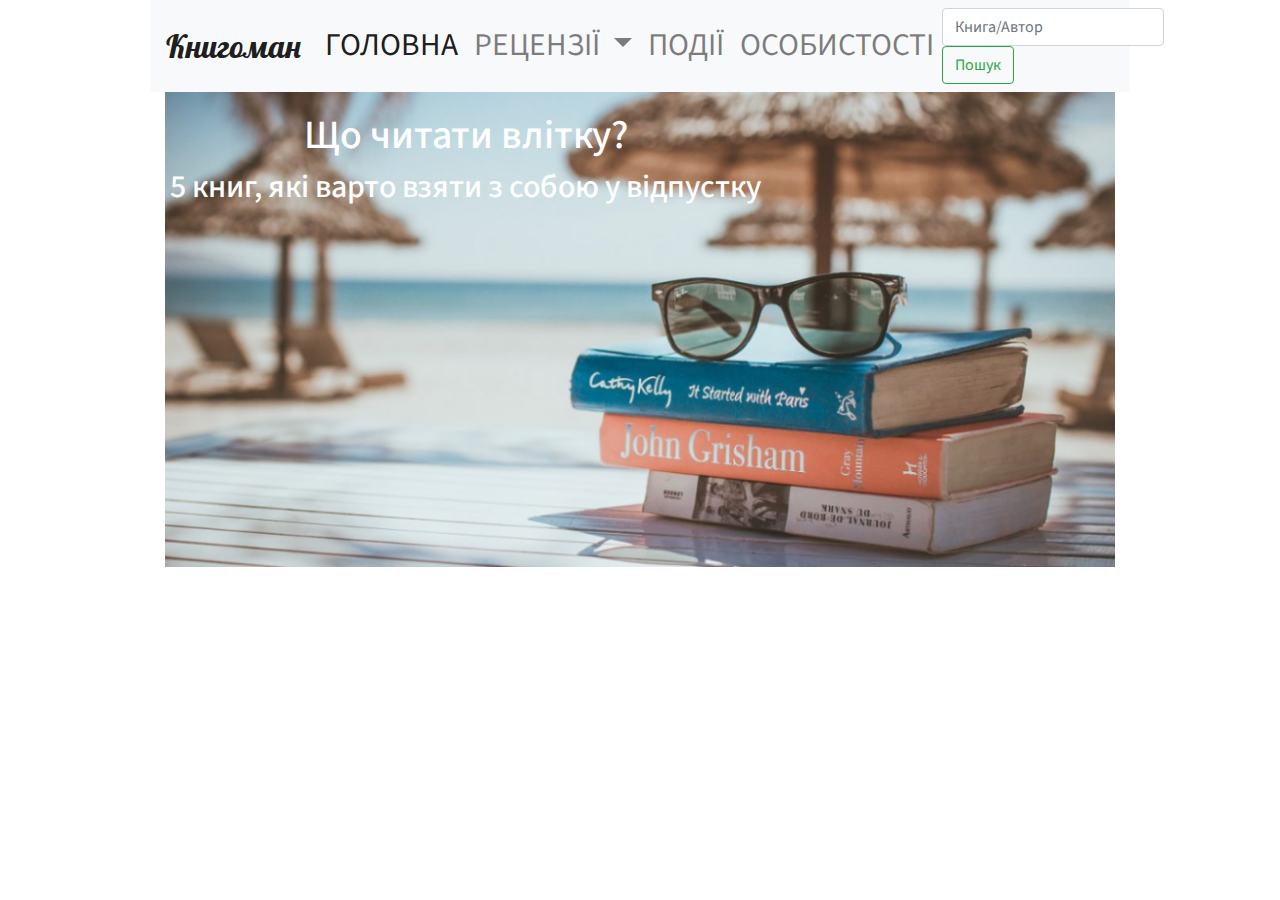
==== second.html @ fc769e53 "Initial" ====
<!DOCTYPE html>
<html lang="en">

<head>
  <meta charset="UTF-8">
  <meta name="viewport" content="width=device-width, initial-scale=1.0">
  <meta http-equiv="X-UA-Compatible" content="ie=edge">
  <title>Book Project</title>
  <link rel="stylesheet" href="https://stackpath.bootstrapcdn.com/bootstrap/4.3.1/css/bootstrap.min.css" integrity="sha384-ggOyR0iXCbMQv3Xipma34MD+dH/1fQ784/j6cY/iJTQUOhcWr7x9JvoRxT2MZw1T" crossorigin="anonymous">
  <link rel="stylesheet" href="css/second.css">
</head>
<body>
    <nav class="navbar navbar-expand-lg navbar-light bg-light">
         <a class="navbar-brand" href="#">Книгоман</a>
      <button class="navbar-toggler" type="button" data-toggle="collapse" data-target="#navbarSupportedContent" aria-controls="navbarSupportedContent" aria-expanded="false" aria-label="Toggle navigation">
    <span class="navbar-toggler-icon"></span>
  </button>

      <div class="collapse navbar-collapse" id="navbarSupportedContent">
        <ul class="navbar-nav mr-auto">
          <li class="nav-item active">
            <a class="nav-link" href="#">Головна <span class="sr-only">(current)</span></a>
          </li>
          <li class="nav-item dropdown">
            <a class="nav-link dropdown-toggle" href="#" id="navbarDropdown" role="button" data-toggle="dropdown" aria-haspopup="true" aria-expanded="false">
          Рецензії
        </a>
        <div class="dropdown-menu" aria-labelledby="navbarDropdown">
              <a class="dropdown-item" href="#">Сучасна проза</a>
              <a class="dropdown-item" href="#">Фантастика</a>
              <a class="dropdown-item" href="#">Non-fiction</a>
              <a class="dropdown-item" href="#">Мотиваційна література</a>
              <a class="dropdown-item" href="#">Бізнес-література</a>
              <a class="dropdown-item" href="#">Art books</a>
              <a class="dropdown-item" href="#">Дитяча література</a>
            </div>
          </li>
          <li class="nav-item">
            <a class="nav-link" href="#">Події</a>
          </li>
          <li class="nav-item">
            <a class="nav-link" href="#">Особистості</a>
          </li>
        </ul>
         <form class="form-inline my-2 my-lg-0">
          <input class="form-control mr-sm-2" type="search" placeholder="Книга/Автор" aria-label="Search">
          <button class="btn btn-outline-success my-2 my-sm-0" type="submit">Пошук</button>
        </form>
      </div>
    </nav>
  </header>
  <main>
        <div class="container">
            <img src="img/summer-read.jpg" alt="Summer-Reading">
            <div class="centered">
                <h1>Що читати влітку?</h1>
            <h2>5 книг, які варто взяти з собою у відпустку</h2>
            </div>
        </div>
        
        
    
    
</body>
<script src="https://code.jquery.com/jquery-3.4.1.js" integrity="sha256-WpOohJOqMqqyKL9FccASB9O0KwACQJpFTUBLTYOVvVU=" crossorigin="anonymous"></script>
  <script src="https://cdnjs.cloudflare.com/ajax/libs/popper.js/1.14.7/umd/popper.min.js" integrity="sha384-UO2eT0CpHqdSJQ6hJty5KVphtPhzWj9WO1clHTMGa3JDZwrnQq4sF86dIHNDz0W1" crossorigin="anonymous"></script>
  <script src="https://stackpath.bootstrapcdn.com/bootstrap/4.3.1/js/bootstrap.min.js" integrity="sha384-JjSmVgyd0p3pXB1rRibZUAYoIIy6OrQ6VrjIEaFf/nJGzIxFDsf4x0xIM+B07jRM" crossorigin="anonymous"></script>
  <script src="https://cdnjs.cloudflare.com/ajax/libs/jquery/3.2.1/jquery.min.js"></script>
  <script src="script/index.js"></script>
</body>

</html>
---- css/second.css ----
@import url('https://fonts.googleapis.com/css?family=Lobster|Source+Sans+Pro|Tinos');
body {
    max-width: 980px;
    font-family: 'Source Sans Pro', sans-serif;
}

header,
body,
p,
sidebar,
div,
nav {
    margin: 0 auto;
}
.navbar-brand {
     font-family: 'Lobster', cursive;
    font-size: 2rem;
    /*letter-spacing: 1px;*/
}
.navbar-nav {
    text-transform: uppercase;
    font-size: 3.5vh;
}

.navbar-nav a {
    display: block;
    transition: all .5s linear 0s;
}

.container {
    position: relative;
  text-align: center;
}
.container img {
    max-width: 100%;
}
.centered {
  position: absolute;
  top: 20px;
 left: 20px;
  color: white;
}





.navbar-nav a:hover {
    display: block;
    background-color: #e7e7e7;
    background: hsl(0, 0%, 74%);
}
.dropdown-menu {
    background-color: #e7e7e7;
}
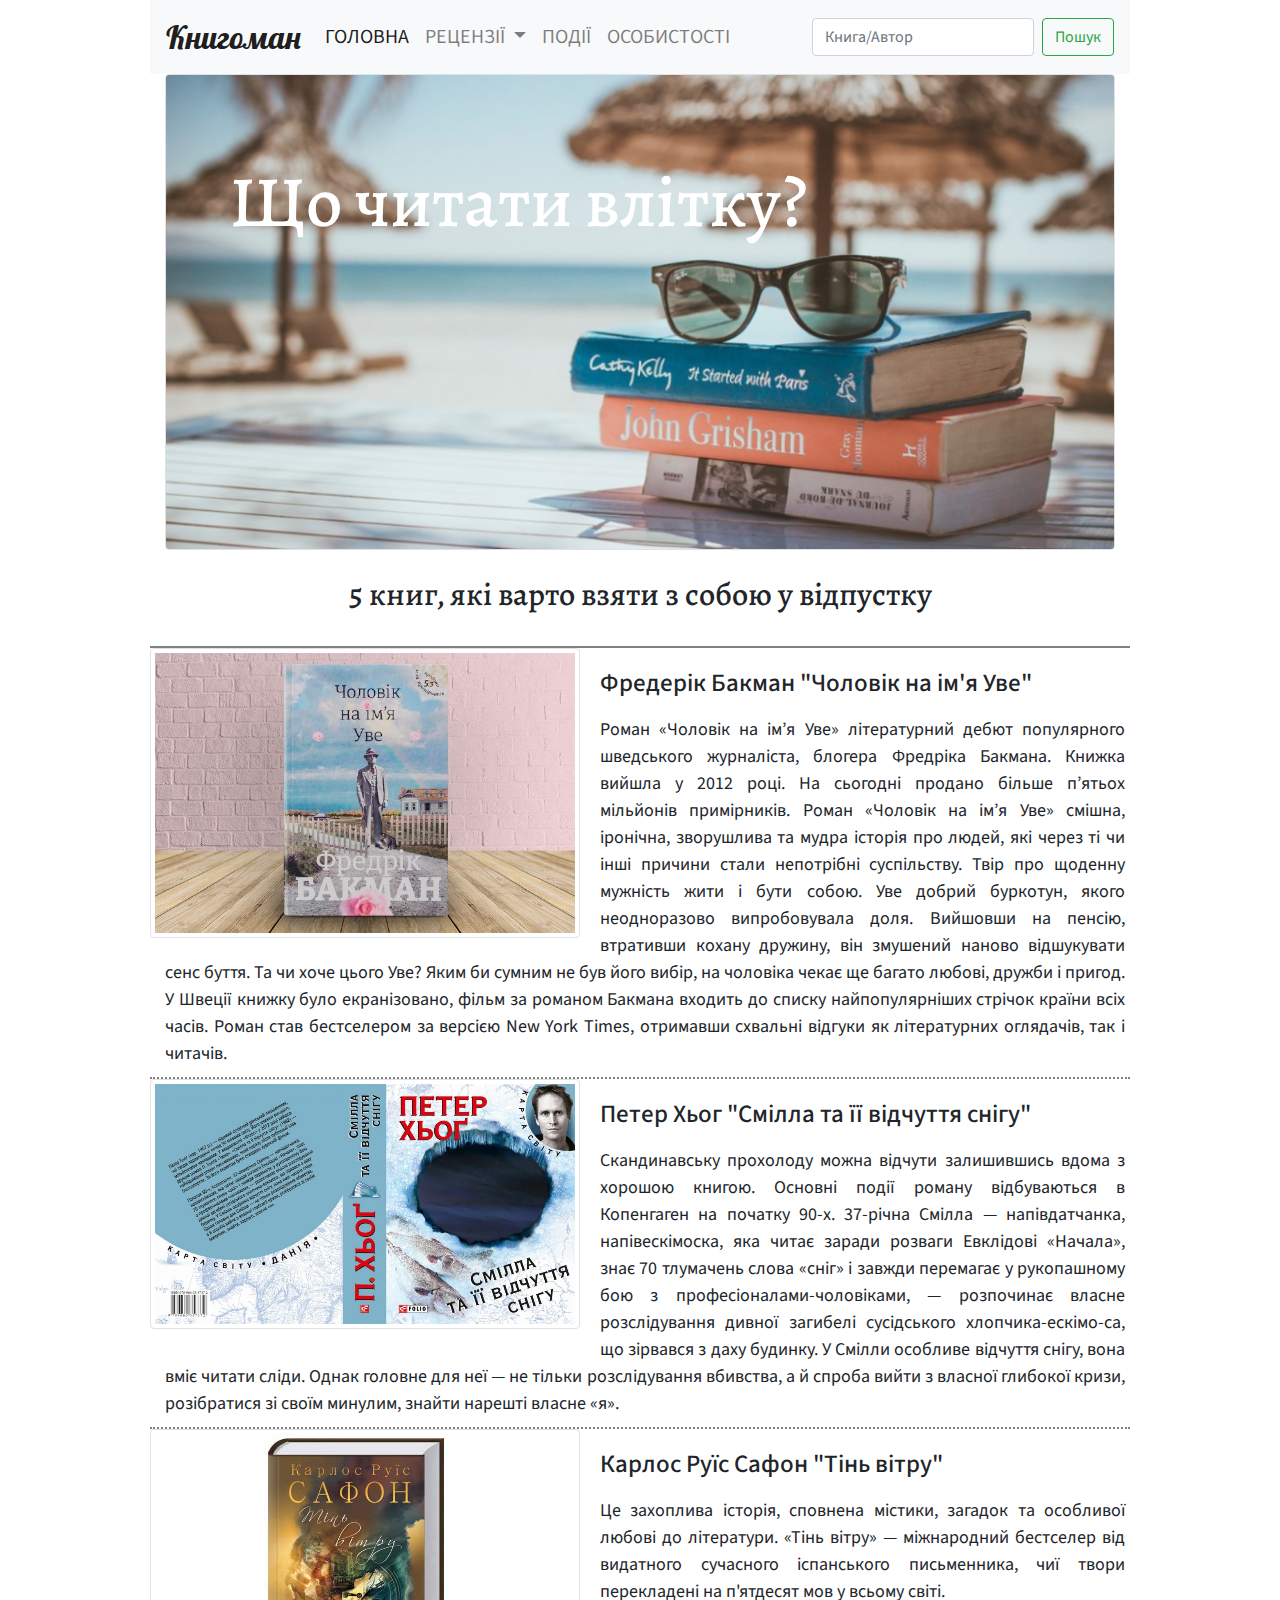
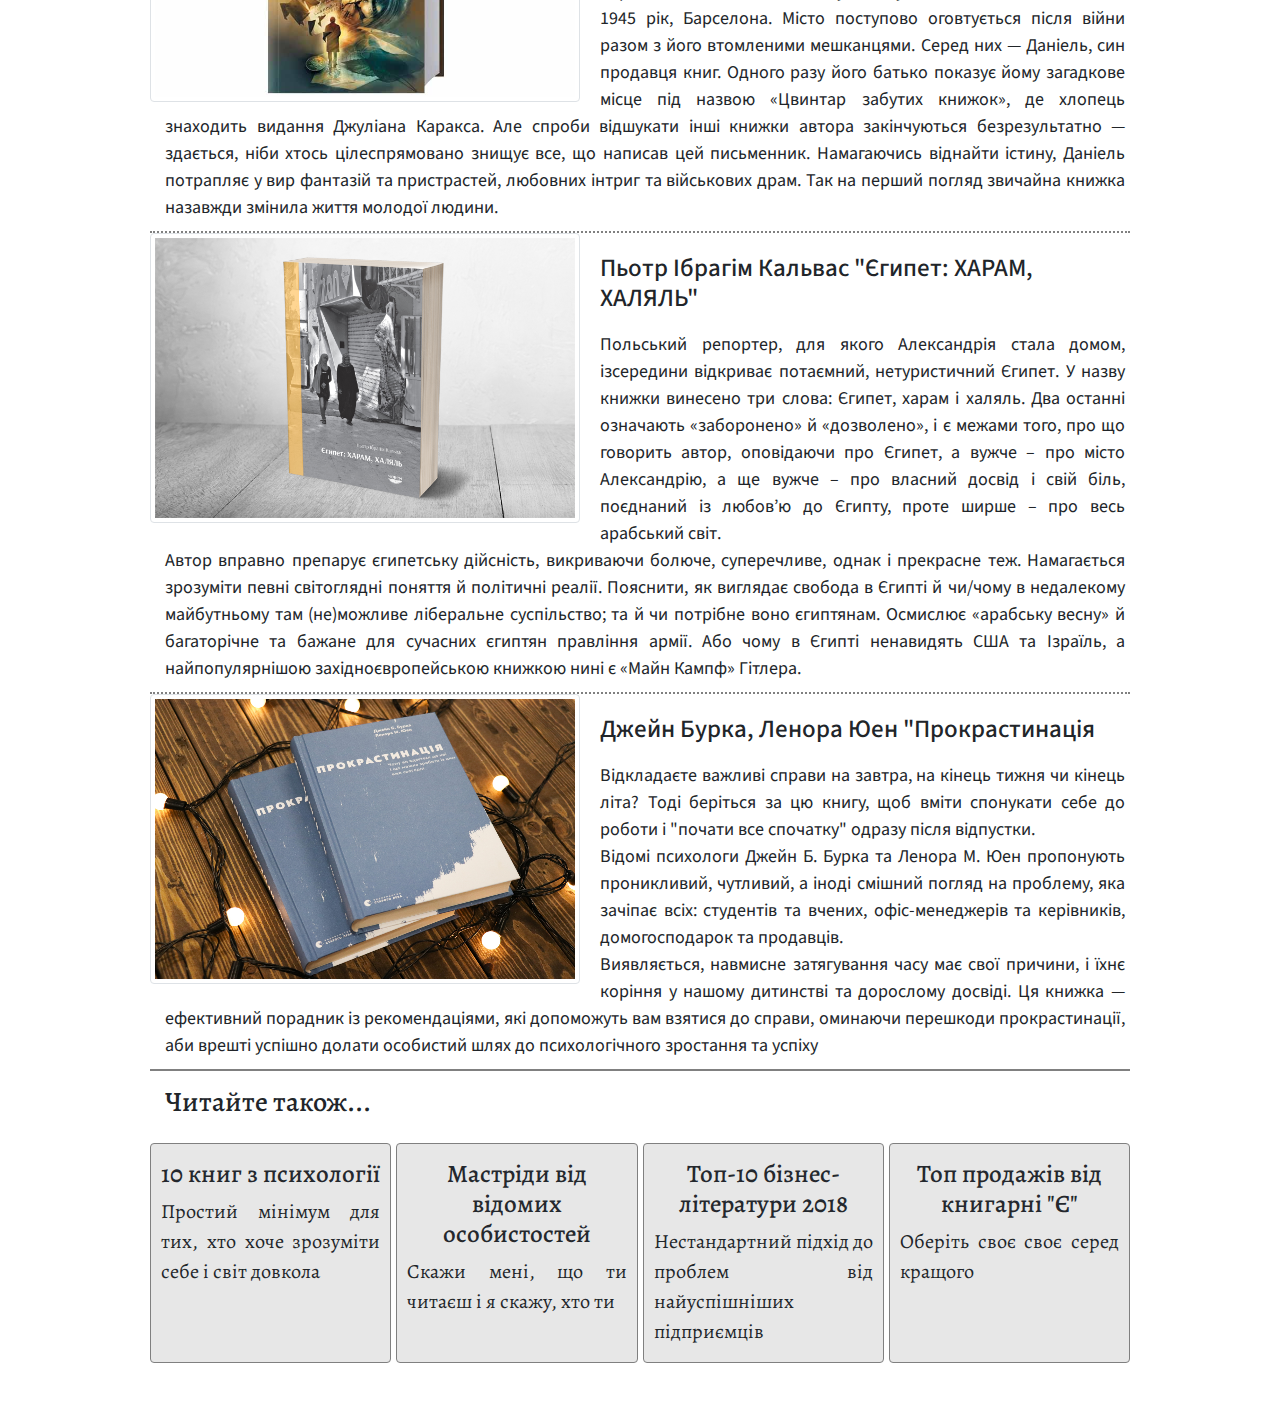
==== commit 512354b6: "Initial" ====
--- a/second.html
+++ b/second.html
@@ -1,5 +1,5 @@
 <!DOCTYPE html>
-<html lang="en">
+<html lang="uk">
 
 <head>
   <meta charset="UTF-8">
@@ -9,64 +9,139 @@
   <link rel="stylesheet" href="https://stackpath.bootstrapcdn.com/bootstrap/4.3.1/css/bootstrap.min.css" integrity="sha384-ggOyR0iXCbMQv3Xipma34MD+dH/1fQ784/j6cY/iJTQUOhcWr7x9JvoRxT2MZw1T" crossorigin="anonymous">
   <link rel="stylesheet" href="css/second.css">
 </head>
+
 <body>
-    <nav class="navbar navbar-expand-lg navbar-light bg-light">
-         <a class="navbar-brand" href="#">Книгоман</a>
-      <button class="navbar-toggler" type="button" data-toggle="collapse" data-target="#navbarSupportedContent" aria-controls="navbarSupportedContent" aria-expanded="false" aria-label="Toggle navigation">
+  <nav class="navbar navbar-expand-lg navbar-light bg-light">
+    <a class="navbar-brand" href="#">Книгоман</a>
+    <button class="navbar-toggler" type="button" data-toggle="collapse" data-target="#navbarSupportedContent" aria-controls="navbarSupportedContent" aria-expanded="false" aria-label="Toggle navigation">
     <span class="navbar-toggler-icon"></span>
   </button>
 
-      <div class="collapse navbar-collapse" id="navbarSupportedContent">
-        <ul class="navbar-nav mr-auto">
-          <li class="nav-item active">
-            <a class="nav-link" href="#">Головна <span class="sr-only">(current)</span></a>
-          </li>
-          <li class="nav-item dropdown">
-            <a class="nav-link dropdown-toggle" href="#" id="navbarDropdown" role="button" data-toggle="dropdown" aria-haspopup="true" aria-expanded="false">
+    <div class="collapse navbar-collapse" id="navbarSupportedContent">
+      <ul class="navbar-nav mr-auto">
+        <li class="nav-item active">
+          <a class="nav-link" href="index.html">Головна <span class="sr-only">(current)</span></a>
+        </li>
+        <li class="nav-item dropdown">
+          <a class="nav-link dropdown-toggle" href="#" id="navbarDropdown" role="button" data-toggle="dropdown" aria-haspopup="true" aria-expanded="false">
           Рецензії
         </a>
-        <div class="dropdown-menu" aria-labelledby="navbarDropdown">
-              <a class="dropdown-item" href="#">Сучасна проза</a>
-              <a class="dropdown-item" href="#">Фантастика</a>
-              <a class="dropdown-item" href="#">Non-fiction</a>
-              <a class="dropdown-item" href="#">Мотиваційна література</a>
-              <a class="dropdown-item" href="#">Бізнес-література</a>
-              <a class="dropdown-item" href="#">Art books</a>
-              <a class="dropdown-item" href="#">Дитяча література</a>
-            </div>
-          </li>
-          <li class="nav-item">
-            <a class="nav-link" href="#">Події</a>
-          </li>
-          <li class="nav-item">
-            <a class="nav-link" href="#">Особистості</a>
-          </li>
-        </ul>
-         <form class="form-inline my-2 my-lg-0">
-          <input class="form-control mr-sm-2" type="search" placeholder="Книга/Автор" aria-label="Search">
-          <button class="btn btn-outline-success my-2 my-sm-0" type="submit">Пошук</button>
-        </form>
-      </div>
-    </nav>
+          <div class="dropdown-menu" aria-labelledby="navbarDropdown">
+            <a class="dropdown-item" href="#">Сучасна проза</a>
+            <a class="dropdown-item" href="#">Фантастика</a>
+            <a class="dropdown-item" href="#">Non-fiction</a>
+            <a class="dropdown-item" href="#">Мотиваційна література</a>
+            <a class="dropdown-item" href="#">Бізнес-література</a>
+            <a class="dropdown-item" href="#">Art books</a>
+            <a class="dropdown-item" href="#">Дитяча література</a>
+          </div>
+        </li>
+        <li class="nav-item">
+          <a class="nav-link" href="#">Події</a>
+        </li>
+        <li class="nav-item">
+          <a class="nav-link" href="#">Особистості</a>
+        </li>
+      </ul>
+      <form class="form-inline my-2 my-lg-0">
+        <input class="form-control mr-sm-2" type="search" placeholder="Книга/Автор" aria-label="Search">
+        <button class="btn btn-outline-success my-2 my-sm-0" type="submit">Пошук</button>
+      </form>
+    </div>
+  </nav>
   </header>
   <main>
-        <div class="container">
-            <img src="img/summer-read.jpg" alt="Summer-Reading">
-            <div class="centered">
-                <h1>Що читати влітку?</h1>
-            <h2>5 книг, які варто взяти з собою у відпустку</h2>
-            </div>
-        </div>
-        
-        
-    
-    
+    <div class="container">
+      <img class="img-responsive img-thumbnail" src="img/summer-read.jpg" alt="Summer-Reading">
+      <h1>Що читати влітку?</h1>
+    </div>
+    <div class="post-title">
+      <h2>5 книг, які варто взяти з собою у відпустку</h2>
+    </div>
+    <div class="description">
+      <img class="img-responsive img-thumbnail" src="img/uwe.jpg" alt="Bakman">
+      <div class="article">
+        <h3>Фредерік Бакман "Чоловік на ім'я Уве" </h3>
+        <p>Роман «Чоловік на ім’я Уве» літературний дебют популярного шведського журналіста, блогера Фредріка Бакмана. Книжка вийшла у 2012 році. На сьогодні продано більше п’ятьох мільйонів примірників. Роман «Чоловік на ім’я Уве» смішна, іронічна, зворушлива
+          та мудра історія про людей, які через ті чи інші причини стали непотрібні суспільству. Твір про щоденну мужність жити і бути собою. Уве добрий буркотун, якого неодноразово випробовувала доля. Вийшовши на пенсію, втративши кохану дружину, він
+          змушений наново відшукувати сенс буття. Та чи хоче цього Уве? Яким би сумним не був його вибір, на чоловіка чекає ще багато любові, дружби і пригод. У Швеції книжку було екранізовано, фільм за романом Бакмана входить до списку найпопулярніших
+          стрічок країни всіх часів. Роман став бестселером за версією New York Times, отримавши схвальні відгуки як літературних оглядачів, так і читачів.</p>
+      </div>
+    </div>
+    <div class="description">
+      <img class="img-responsive img-thumbnail" src="img/smmila.jpg" alt="Smila">
+      <div class="article">
+        <h3>Петер Хьог "Смілла та її відчуття снігу" </h3>
+        <p> Скандинавську прохолоду можна відчути залишившись вдома з хорошою книгою. Основні події роману відбуваються в Копенгаген на початку 90-х. 37-річна Смілла — напівдатчанка, напівескімоска, яка читає заради розваги Евклідові «Начала», знає 70 тлумачень
+          слова «сніг» і завжди перемагає у рукопашному бою з професіоналами-чоловіками, — розпочинає власне розслідування дивної загибелі сусідського хлопчика-ескімо-са, що зірвався з даху будинку. У Смілли особливе відчуття снігу, вона вміє читати сліди.
+          Однак головне для неї — не тільки розслідування вбивства, а й спроба вийти з власної глибокої кризи, розібратися зі своїм минулим, знайти нарешті власне «я».</p>
+      </div>
+    </div>
+    <div class="description">
+      <img class="img-responsive img-thumbnail" src="img/safon viter.jpg" alt="Safon">
+      <div class="article">
+        <h3>Карлос Руїс Сафон "Тінь вітру" </h3>
+        <p> Це захоплива історія, сповнена містики, загадок та особливої любові до літератури. «Тінь вітру» — міжнародний бестселер від видатного сучасного іспанського письменника, чиї твори перекладені на п'ятдесят мов у всьому світі.<br> 1945 рік, Барселона.
+          Місто поступово оговтується після війни разом з його втомленими мешканцями. Серед них — Даніель, син продавця книг. Одного разу його батько показує йому загадкове місце під назвою «Цвинтар забутих книжок», де хлопець знаходить видання Джуліана
+          Каракса. Але спроби відшукати інші книжки автора закінчуються безрезультатно — здається, ніби хтось цілеспрямовано знищує все, що написав цей письменник. Намагаючись віднайти істину, Даніель потрапляє у вир фантазій та пристрастей, любовних
+          інтриг та військових драм. Так на перший погляд звичайна книжка назавжди змінила життя молодої людини.</p>
+      </div>
+    </div>
+    <div class="description">
+      <img class="img-responsive img-thumbnail" src="img/haram.png" alt="Egypt">
+      <div class="article">
+        <h3>Пьотр Ібрагім Кальвас "Єгипет: ХАРАМ, ХАЛЯЛЬ"</h3>
+        <p>Польський репортер, для якого Александрія стала домом, ізсередини відкриває потаємний, нетуристичний Єгипет. У назву книжки винесено три слова: Єгипет, харам і халяль. Два останні означають «заборонено» й «дозволено», і є межами того, про що говорить
+          автор, оповідаючи про Єгипет, а вужче – про місто Александрію, а ще вужче – про власний досвід і свій біль, поєднаний із любов’ю до Єгипту, проте ширше – про весь арабський світ.<br> Автор вправно препарує єгипетську дійсність, викриваючи болюче,
+          суперечливе, однак і прекрасне теж. Намагається зрозуміти певні світоглядні поняття й політичні реалії. Пояснити, як виглядає свобода в Єгипті й чи/чому в недалекому майбутньому там (не)можливе ліберальне суспільство; та й чи потрібне воно єгиптянам.
+          Осмислює «арабську весну» й багаторічне та бажане для сучасних єгиптян правління армії. Або чому в Єгипті ненавидять США та Ізраїль, а найпопулярнішою західноєвропейською книжкою нині є «Майн Кампф» Гітлера. </p>
+      </div>
+    </div>
+    <div class="description">
+      <img class="img-responsive img-thumbnail" src="img/procs.jpg" alt="Procastination">
+      <div class="article-last">
+        <h3>Джейн Бурка, Ленора Юен "Прокрастинація</h3>
+        <p>Відкладаєте важливі справи на завтра, на кінець тижня чи кінець літа? Тоді беріться за цю книгу, щоб вміти спонукати себе до роботи і "почати все спочатку" одразу після відпустки. <br> Відомі психологи Джейн Б. Бурка та Ленора М. Юен пропонують
+          проникливий, чутливий, а іноді смішний погляд на проблему, яка зачіпає всіх: студентів та вчених, офіс-менеджерів та керівників, домогосподарок та продавців.<br> Виявляється, навмисне затягування часу має свої причини, і їхнє коріння у нашому
+          дитинстві та дорослому досвіді. Ця книжка — ефективний порадник із рекомендаціями, які допоможуть вам взятися до справи, оминаючи перешкоди прокрастинації, аби врешті успішно долати особистий шлях до психологічного зростання та успіху</p>
+      </div>
+    </div>
+    <div class="last-title">
+      <h3>Читайте також...</h3>
+    </div>
+    <div class="sidebar-hiden">
+      <div class="popular-hiden">
+        <a href="#">
+          <h3>10 книг з психології</h3>
+        </a>
+        <p>Простий мінімум для тих, хто хоче зрозуміти себе і світ довкола</p>
+      </div>
+      <div class="popular-hiden">
+        <a href="#">
+          <h3>Мастріди від відомих особистостей</h3>
+        </a>
+        <p>Скажи мені, що ти читаєш і я скажу, хто ти</p>
+      </div>
+      <div class="popular-hiden">
+        <a href="#">
+          <h3>Топ-10 бізнес-літератури 2018</h3>
+        </a>
+        <p>Нестандартний підхід до проблем від найуспішніших підприємців</p>
+      </div>
+      <div class="popular-hiden">
+        <a href="#">
+          <h3>Топ продажів від книгарні "Є"</h3>
+        </a>
+        <p>Оберіть своє своє серед кращого</p>
+      </div>
+    </div>
+    <br><br>
 </body>
 <script src="https://code.jquery.com/jquery-3.4.1.js" integrity="sha256-WpOohJOqMqqyKL9FccASB9O0KwACQJpFTUBLTYOVvVU=" crossorigin="anonymous"></script>
-  <script src="https://cdnjs.cloudflare.com/ajax/libs/popper.js/1.14.7/umd/popper.min.js" integrity="sha384-UO2eT0CpHqdSJQ6hJty5KVphtPhzWj9WO1clHTMGa3JDZwrnQq4sF86dIHNDz0W1" crossorigin="anonymous"></script>
-  <script src="https://stackpath.bootstrapcdn.com/bootstrap/4.3.1/js/bootstrap.min.js" integrity="sha384-JjSmVgyd0p3pXB1rRibZUAYoIIy6OrQ6VrjIEaFf/nJGzIxFDsf4x0xIM+B07jRM" crossorigin="anonymous"></script>
-  <script src="https://cdnjs.cloudflare.com/ajax/libs/jquery/3.2.1/jquery.min.js"></script>
-  <script src="script/index.js"></script>
+<script src="https://cdnjs.cloudflare.com/ajax/libs/popper.js/1.14.7/umd/popper.min.js" integrity="sha384-UO2eT0CpHqdSJQ6hJty5KVphtPhzWj9WO1clHTMGa3JDZwrnQq4sF86dIHNDz0W1" crossorigin="anonymous"></script>
+<script src="https://stackpath.bootstrapcdn.com/bootstrap/4.3.1/js/bootstrap.min.js" integrity="sha384-JjSmVgyd0p3pXB1rRibZUAYoIIy6OrQ6VrjIEaFf/nJGzIxFDsf4x0xIM+B07jRM" crossorigin="anonymous"></script>
+<script src="https://cdnjs.cloudflare.com/ajax/libs/jquery/3.2.1/jquery.min.js"></script>
+<script src="script/index.js"></script>
 </body>
 
-</html>+</html>
--- a/css/second.css
+++ b/css/second.css
@@ -1,58 +1,167 @@
 @import url('https://fonts.googleapis.com/css?family=Lobster|Source+Sans+Pro|Tinos');
+@import url('https://fonts.googleapis.com/css?family=Alegreya');
 body {
     max-width: 980px;
     font-family: 'Source Sans Pro', sans-serif;
+    font-size: 18px;
 }
 
 header,
 body,
 p,
-sidebar,
 div,
 nav {
     margin: 0 auto;
 }
+
 .navbar-brand {
-     font-family: 'Lobster', cursive;
+    font-family: 'Lobster', cursive;
     font-size: 2rem;
     /*letter-spacing: 1px;*/
 }
+
 .navbar-nav {
     text-transform: uppercase;
-    font-size: 3.5vh;
+    font-size: 20px;
 }
 
 .navbar-nav a {
     display: block;
     transition: all .5s linear 0s;
 }
+.navbar-nav a:hover {
+    display: block;
+    background-color: #e7e7e7;
+    background: hsl(0, 0%, 74%);
+}
+
+.dropdown-menu {
+    background-color: #e7e7e7;
+}
 
 .container {
+    width: 100%; 
     position: relative;
-  text-align: center;
+    text-align: center;
 }
-.container img {
-    max-width: 100%;
+
+.container .img-responsive {
+    width: 100%;
 }
-.centered {
-  position: absolute;
-  top: 20px;
- left: 20px;
-  color: white;
+.container .img-responsive {
+   /*margin: 0 20px 10px 0;*/
+   padding: 0;
+}
+
+.container h1 {
+    position: absolute;
+    top: 85px;
+    left: 80px;
+    color: white;
+    font-family: 'Alegreya', serif, medium;
+    font-size: 4em;
+}
+.post-title {
+    border-bottom: 2px solid  grey;
+    text-align: center;
+}
+.post-title h2 {
+    padding-top: 25px;
+    padding-bottom: 25px; 
+    font-family: 'Alegreya', serif, medium;
+}
+.description img {
+    float: left;
+    margin-right: 20px;
+    margin-bottom: 10px;
+}
+.article h3 {
+    padding-top: 20px;
+    font-size: 25px;
+}
+.article p {
+    text-align: justify;
+    padding: 10px 5px 10px 15px;
+    margin: auto;
+    
+}
+.article {
+    border-bottom: 2px dotted  grey;
+}
+
+.article-last h3 {
+    padding-top: 20px;
+    font-size: 25px;
+}
+.article-last p {
+    text-align: justify;
+    padding: 10px 5px 10px 15px;
+    margin: auto;
+    
+}
+.sidebar-hiden {
+        display: grid;
+        grid-template-columns: 1fr 1fr 1fr 1fr;
+        grid-gap: 5px;
+    }
+.popular-hiden {
+    display: block;
+    padding: 15px 10px;
+    text-align: justify;
+    overflow: auto;
+    background-color: #e7e7e7;
+    font-family: 'Alegreya', serif, medium;
+    font-size: 20px;
+    border: 1.5px solid grey;
+    border-radius: 4px 4px 4px 4px;
+
+}
+
+.popular-hiden a {
+    display: block;
+    text-decoration: none;
+    color: #24282d;
+    box-shadow: hsl(0, 0%, 62%), 0 2px 7px hsl(0, 0%, 44%);
+    transition: all .4s linear 0s;
+
+}
+
+.popular-hiden a:hover {
+    color: white;
+    text-decoration: none;
+    background: hsl(0, 0%, 74%);
+    box-shadow: hsl(0, 0%, 62%), hsl(0, 0%, 44%), 0 2px 10px hsl(0, 0%, 62%);
+}
+.popular-hiden h3 {
+    text-align: center;
+    font-size: 25px;
+    font-family: 'Alegreya', serif, medium;
+}
+.last-title {
+    border-top: 2px solid  grey;
+    text-align: left;
+}
+.last-title h3 {
+    padding-top: 15px;
+    padding-left: 15px;
+    padding-bottom: 15px;
+    font-family: 'Alegreya', serif, medium;
+    
+}
+@media (max-width: 650px) {
+    .description img {
+        float: none;
+    }
+    .sidebar-hiden {
+        display: grid;
+        grid-template-columns: 1fr 1fr;
+        grid-gap: 3px;
+    }
 }
 
 
 
 
 
-.navbar-nav a:hover {
-    display: block;
-    background-color: #e7e7e7;
-    background: hsl(0, 0%, 74%);
-}
-.dropdown-menu {
-    background-color: #e7e7e7;
-}
 
 
-
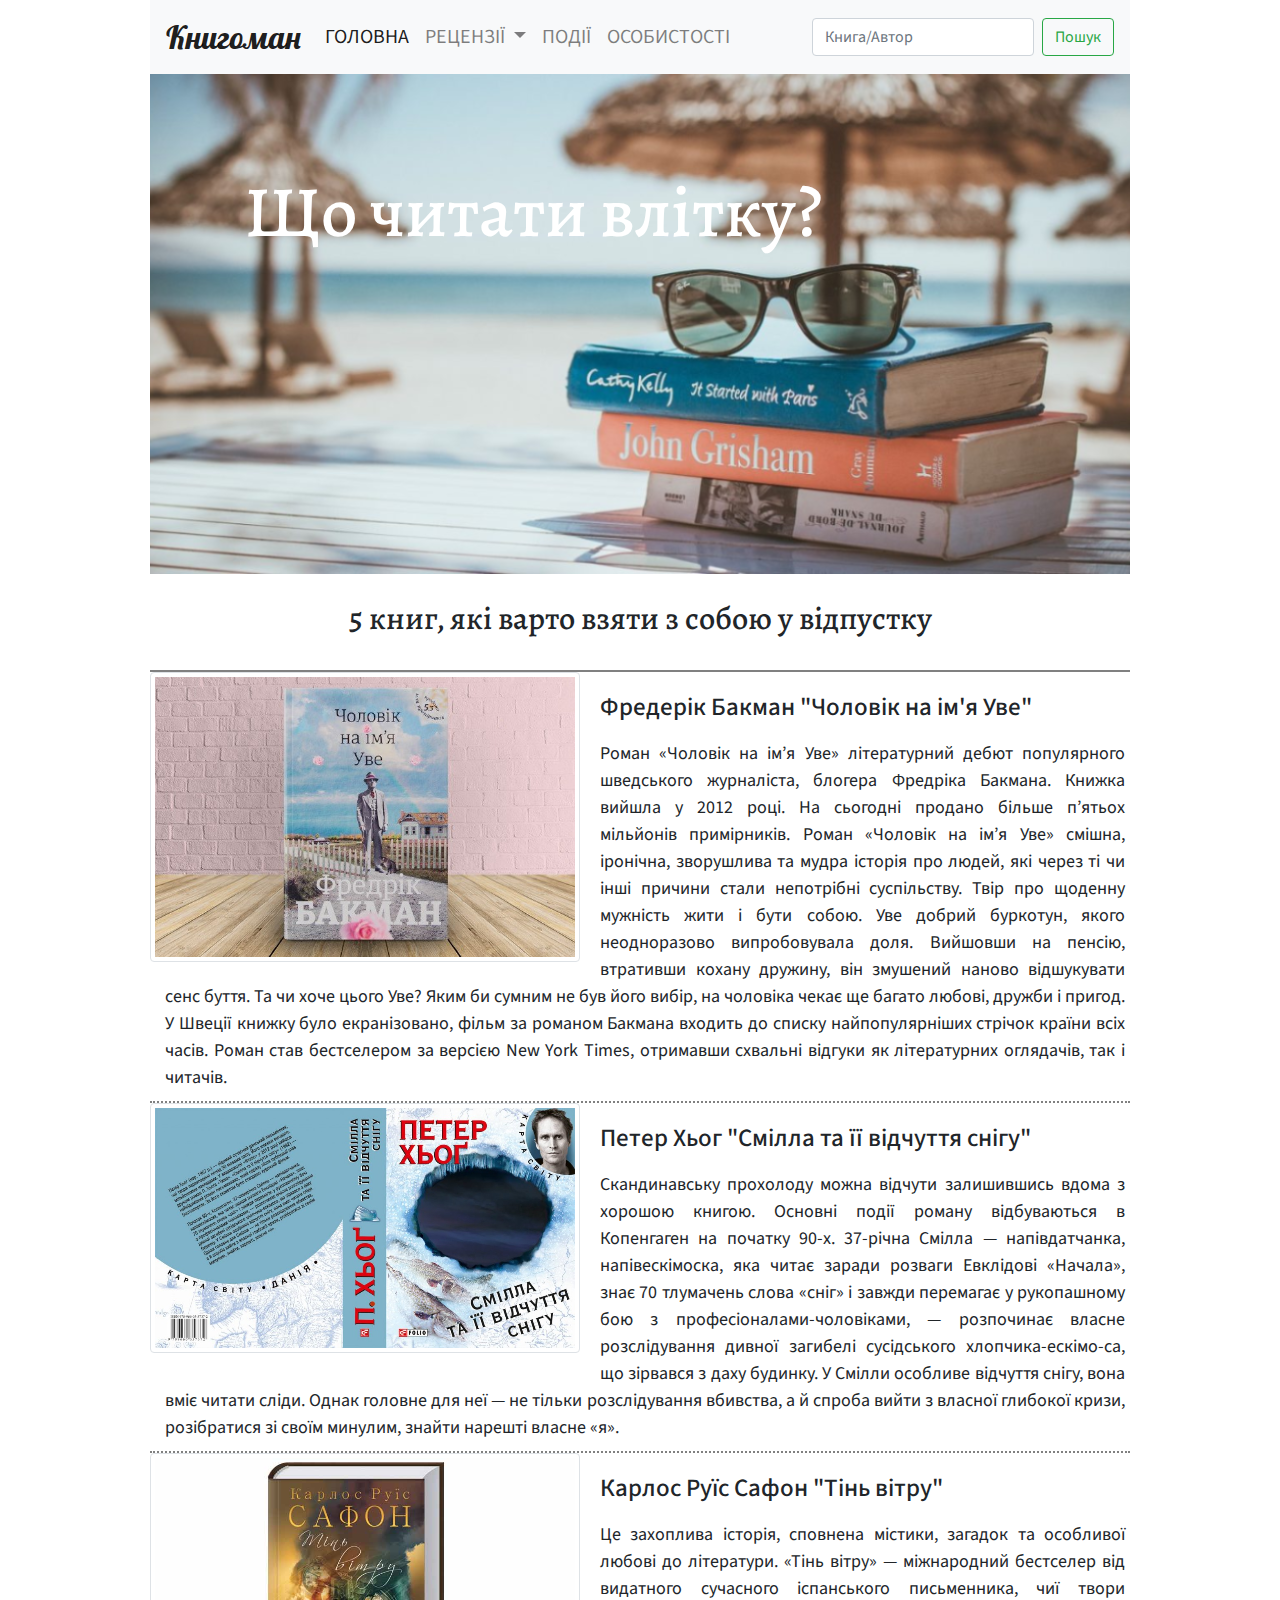
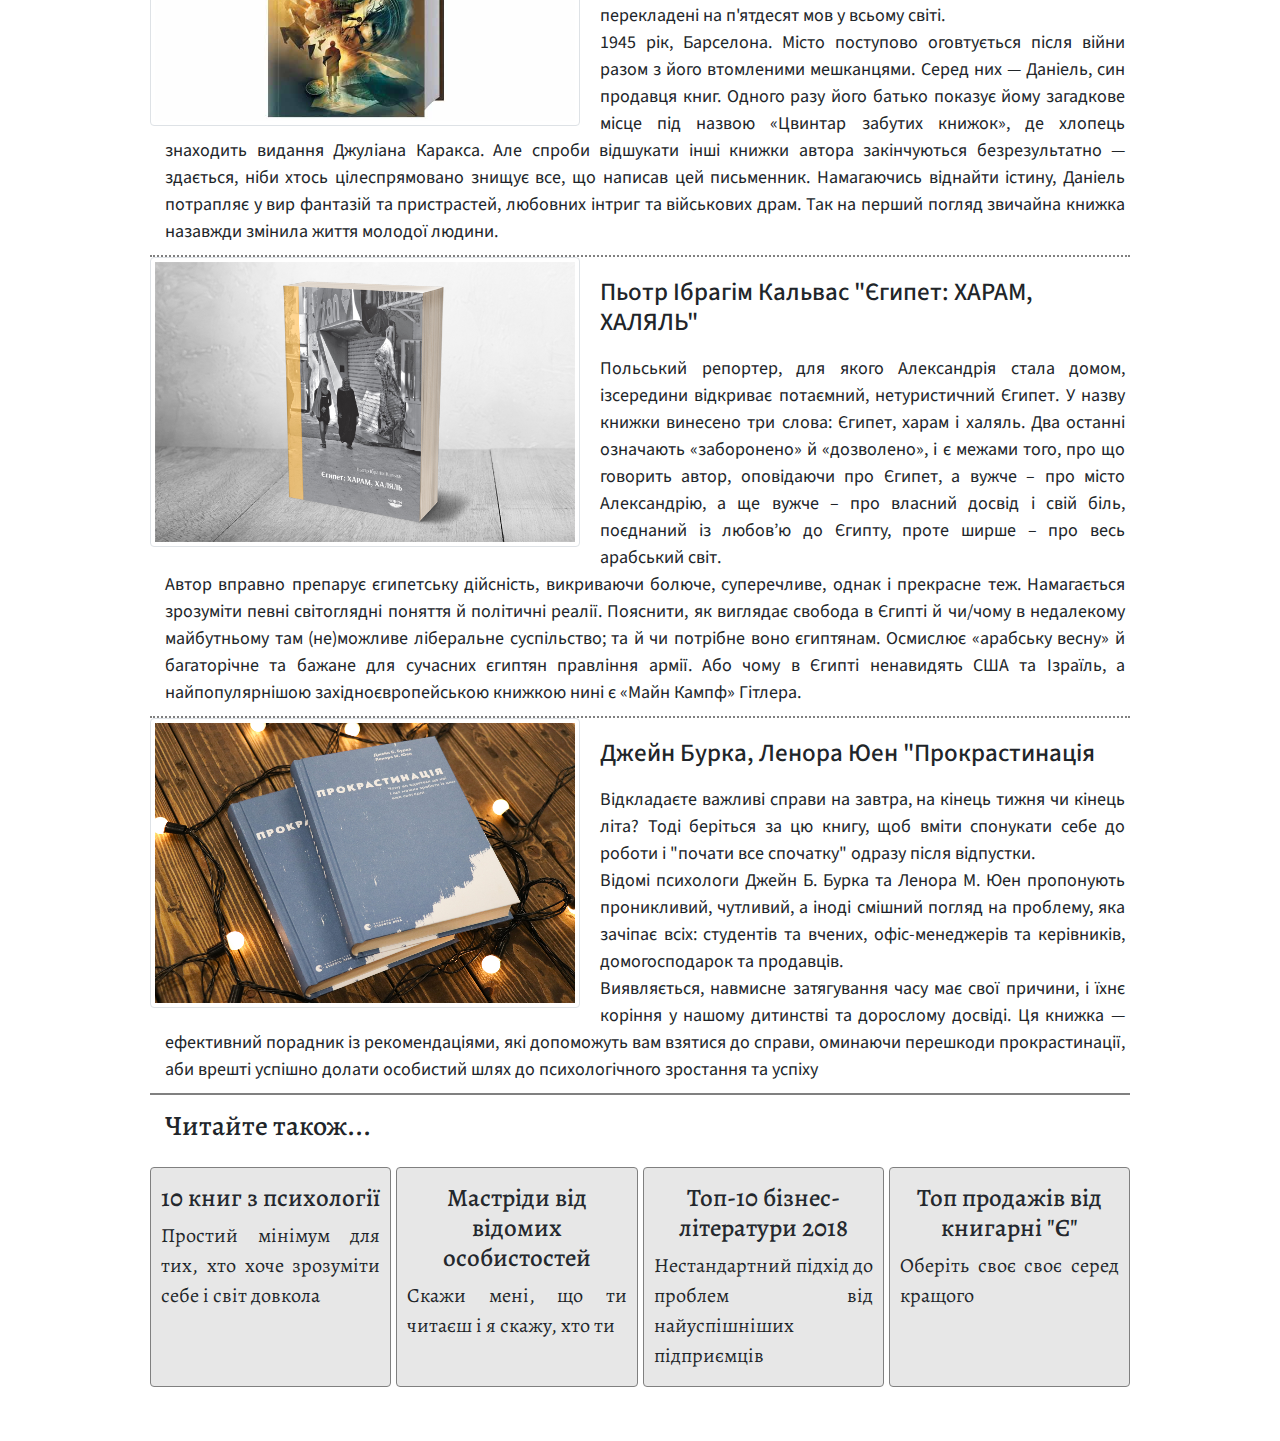
==== commit 93dbb87d: "Fixed" ====
--- a/second.html
+++ b/second.html
@@ -52,7 +52,6 @@
   </header>
   <main>
     <div class="container">
-      <img class="img-responsive img-thumbnail" src="img/summer-read.jpg" alt="Summer-Reading">
       <h1>Що читати влітку?</h1>
     </div>
     <div class="post-title">
--- a/css/second.css
+++ b/css/second.css
@@ -29,6 +29,7 @@
     display: block;
     transition: all .5s linear 0s;
 }
+
 .navbar-nav a:hover {
     display: block;
     background-color: #e7e7e7;
@@ -40,70 +41,76 @@
 }
 
 .container {
-    width: 100%; 
-    position: relative;
-    text-align: center;
-}
+    display: flex;
+    background-image: url(../img/summer-read.jpg);
+    background-size: cover;
+    background-position: center;
+    justify-content: start;
+    flex-direction: column;
+    width: 100%;
+    min-height: 500px;
 
-.container .img-responsive {
-    width: 100%;
-}
-.container .img-responsive {
-   /*margin: 0 20px 10px 0;*/
-   padding: 0;
 }
 
 .container h1 {
-    position: absolute;
-    top: 85px;
-    left: 80px;
+    padding-top: 95px;
+    padding-left: 80px;
     color: white;
     font-family: 'Alegreya', serif, medium;
     font-size: 4em;
 }
+
 .post-title {
-    border-bottom: 2px solid  grey;
+    border-bottom: 2px solid grey;
     text-align: center;
 }
+
 .post-title h2 {
     padding-top: 25px;
-    padding-bottom: 25px; 
+    padding-bottom: 25px;
     font-family: 'Alegreya', serif, medium;
 }
+
 .description img {
     float: left;
     margin-right: 20px;
     margin-bottom: 10px;
 }
+
 .article h3 {
     padding-top: 20px;
     font-size: 25px;
 }
+
 .article p {
     text-align: justify;
     padding: 10px 5px 10px 15px;
     margin: auto;
-    
+
 }
+
 .article {
-    border-bottom: 2px dotted  grey;
+    border-bottom: 2px dotted grey;
 }
 
 .article-last h3 {
     padding-top: 20px;
     font-size: 25px;
 }
+
 .article-last p {
     text-align: justify;
     padding: 10px 5px 10px 15px;
     margin: auto;
-    
+
 }
+
 .sidebar-hiden {
-        display: grid;
-        grid-template-columns: 1fr 1fr 1fr 1fr;
-        grid-gap: 5px;
-    }
+    display: grid;
+    grid-template-columns: 1fr 1fr 1fr 1fr;
+    grid-gap: 5px;
+}
+
 .popular-hiden {
     display: block;
     padding: 15px 10px;
@@ -132,22 +139,26 @@
     background: hsl(0, 0%, 74%);
     box-shadow: hsl(0, 0%, 62%), hsl(0, 0%, 44%), 0 2px 10px hsl(0, 0%, 62%);
 }
+
 .popular-hiden h3 {
     text-align: center;
     font-size: 25px;
     font-family: 'Alegreya', serif, medium;
 }
+
 .last-title {
-    border-top: 2px solid  grey;
+    border-top: 2px solid grey;
     text-align: left;
 }
+
 .last-title h3 {
     padding-top: 15px;
     padding-left: 15px;
     padding-bottom: 15px;
     font-family: 'Alegreya', serif, medium;
-    
+
 }
+
 @media (max-width: 650px) {
     .description img {
         float: none;
@@ -158,10 +169,3 @@
         grid-gap: 3px;
     }
 }
-
-
-
-
-
-
-
